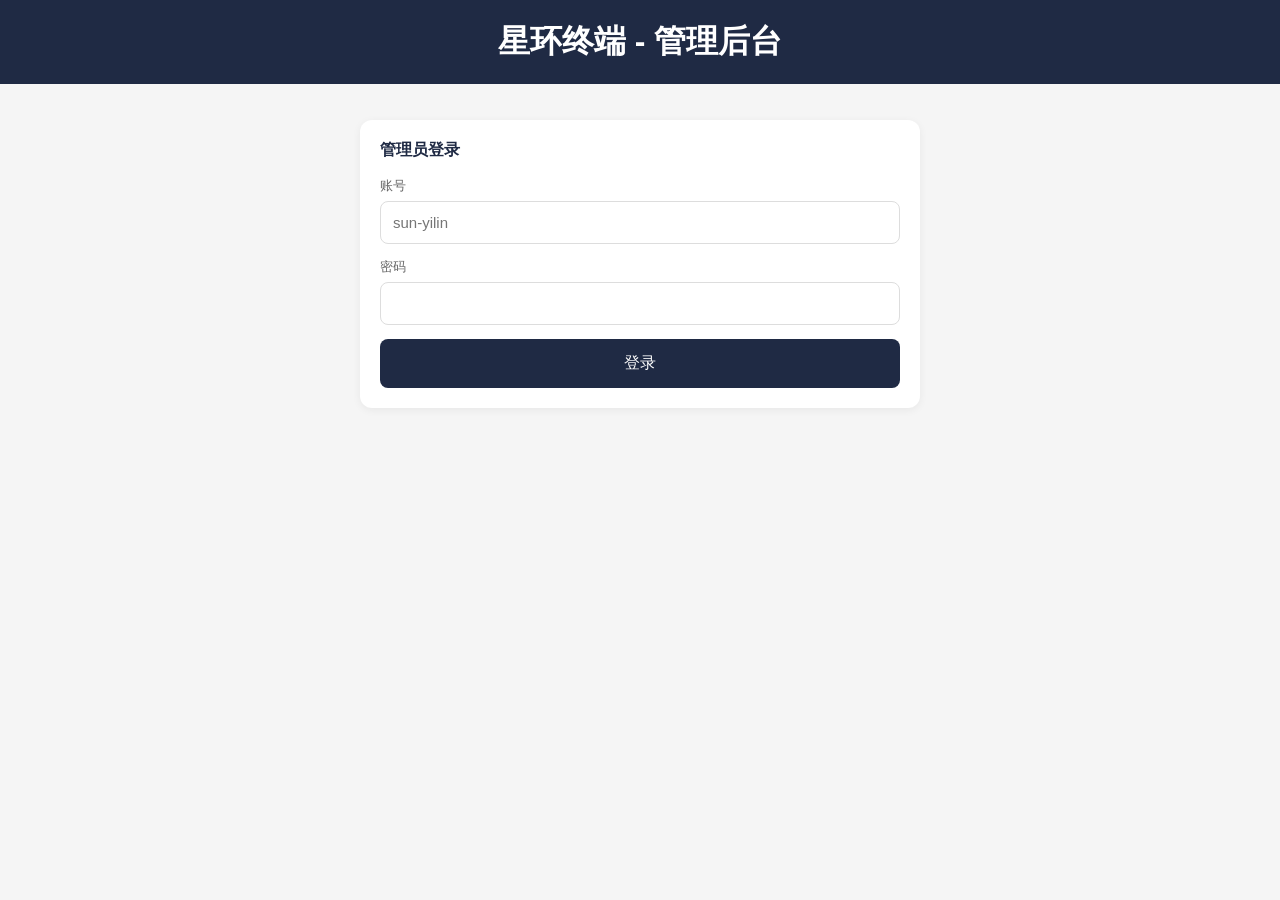
==== admin.html @ b947bff9 "Update admin.html" ====
<!DOCTYPE html>
<html lang="zh-CN">
<head>
  <meta charset="UTF-8">
  <meta name="viewport" content="width=device-width, initial-scale=1.0">
  <title>星环终端 - 管理员</title>
  <style>
    * { margin: 0; padding: 0; box-sizing: border-box; }
    body { font-family: "PingFang SC", "Microsoft YaHei", sans-serif; background: #f5f5f5; }
    .container { max-width: 600px; margin: 0 auto; padding: 20px; }
    .header { background: #1F2A44; color: white; padding: 20px; text-align: center; }
    .card { background: white; border-radius: 12px; padding: 20px; margin-top: 16px; box-shadow: 0 2px 8px rgba(0,0,0,0.06); }
    .card h2 { font-size: 16px; margin-bottom: 16px; color: #1F2A44; }
    .form-group { margin-bottom: 14px; }
    .form-group label { display: block; font-size: 13px; color: #666; margin-bottom: 6px; }
    .form-group input, .form-group select, .form-group textarea {
      width: 100%; padding: 12px; border: 1px solid #ddd; border-radius: 8px; font-size: 15px;
    }
    .btn { width: 100%; padding: 14px; background: #1F2A44; color: white; border: none; border-radius: 8px; font-size: 16px; cursor: pointer; }
    .member-row { display: flex; justify-content: space-between; align-items: center; padding: 12px; border-bottom: 1px solid #eee; }
    .member-name { font-weight: bold; }
    .member-dept { font-size: 12px; color: #666; }
    .hidden { display: none !important; }
  </style>
</head>
<body>
  <div class="header">
    <h1>星环终端 - 管理后台</h1>
  </div>

  <div class="container">
    <div id="loginSection" class="card">
      <h2>管理员登录</h2>
      <div class="form-group">
        <label>账号</label>
        <input type="text" id="username" placeholder="sun-yilin">
      </div>
      <div class="form-group">
        <label>密码</label>
        <input type="password" id="password">
      </div>
      <button class="btn" onclick="login()">登录</button>
    </div>

    <div id="adminSection" style="display:none;">
      <div class="card">
        <h2>分配新 KPI</h2>
        <div class="form-group">
          <label>选择成员</label>
          <select id="taskOwner"></select>
        </div>
        <div class="form-group">
          <label>任务标题</label>
          <input type="text" id="taskTitle" placeholder="例如：完成苏轼 RAG 测试">
        </div>
        <div class="form-group">
          <label>截止时间</label>
          <input type="datetime-local" id="taskDeadline">
        </div>
        <div class="form-group">
          <label>优先级</label>
          <select id="taskPriority">
            <option value="P0">P0 - 必须完成</option>
            <option value="P1">P1 - 尽力完成</option>
          </select>
        </div>
        <div class="form-group">
          <label>详细说明</label>
          <textarea id="taskDesc" rows="3"></textarea>
        </div>
        <button class="btn" onclick="assignTask()">分配任务</button>
      </div>

      <div class="card">
        <h2>团队成员</h2>
        <div id="memberList"></div>
      </div>
    </div>
  </div>

  <script>
    const API = "https://1502956590-0kdly2qr1v.ap-nanjing.tencentscf.com";
    let token = localStorage.getItem("xinghuan_token");

    async function api(action, data) {
      const res = await fetch(API, {
        method: "POST",
        headers: { "Content-Type": "application/json" },
        body: JSON.stringify({ action, data, token })
      });
      return await res.json();
    }

    async function login() {
      const r = await api("login", {
        username: document.getElementById("username").value,
        password: document.getElementById("password").value
      });
      if (r.error) { alert(r.error); return; }
      
      // 关键：立即检查 role，不是 admin 就赶走
      if (r.role !== "admin") { 
        alert("非管理员账号，无权访问后台"); 
        localStorage.removeItem("xinghuan_token");
        window.location.href = "member.html"; // 强制跳回成员页
        return; 
      }
      
      token = r.token;
      localStorage.setItem("xinghuan_token", token);
      showAdmin();
    }

    async function showAdmin() {
      document.getElementById("loginSection").style.display = "none";
      document.getElementById("adminSection").style.display = "block";
      
      const r = await api("list_members", {});
      const select = document.getElementById("taskOwner");
      const list = document.getElementById("memberList");
      
      select.innerHTML = r.members.map(m => `<option value="${m.username}">${m.name} (${m.department})</option>`).join("");
      list.innerHTML = r.members.map(m => `
        <div class="member-row">
          <div>
            <div class="member-name">${m.name}</div>
            <div class="member-dept">${m.department} | ${m.role === "admin" ? "管理员" : "成员"}</div>
          </div>
          <div style="font-size:12px; color:#666;">${m.username}</div>
        </div>
      `).join("");
    }

    async function assignTask() {
      const r = await api("assign_task", {
        title: document.getElementById("taskTitle").value,
        owner: document.getElementById("taskOwner").value,
        deadline: document.getElementById("taskDeadline").value,
        priority: document.getElementById("taskPriority").value,
        description: document.getElementById("taskDesc").value
      });
      if (r.error) { alert(r.error); return; }
      alert("分配成功");
      document.getElementById("taskTitle").value = "";
    }

    // 自动登录检测（已修复：非管理员强制跳转）
    if (token) {
      api("list_members", {}).then(r => {
        if (!r.error) {
          showAdmin();
        } else {
          // 不是管理员或 token 失效，滚回成员页
          localStorage.removeItem("xinghuan_token");
          window.location.href = "member.html";
        }
      });
    }
  </script>
</body>
</html>
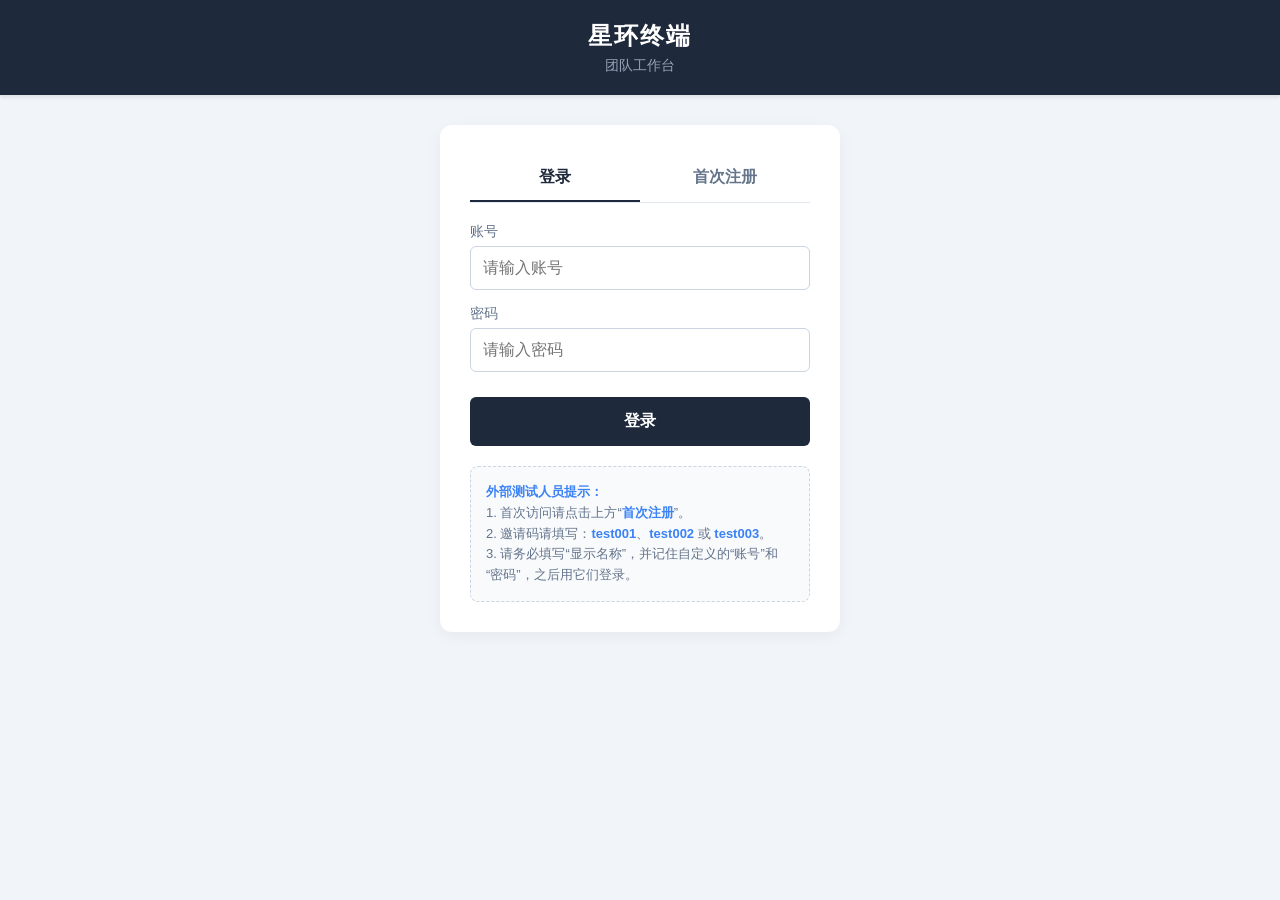
==== commit d8a68ea2: "Update admin.html" ====
--- a/admin.html
+++ b/admin.html
@@ -1,161 +1,589 @@
 <!DOCTYPE html>
 <html lang="zh-CN">
 <head>
-  <meta charset="UTF-8">
-  <meta name="viewport" content="width=device-width, initial-scale=1.0">
-  <title>星环终端 - 管理员</title>
-  <style>
-    * { margin: 0; padding: 0; box-sizing: border-box; }
-    body { font-family: "PingFang SC", "Microsoft YaHei", sans-serif; background: #f5f5f5; }
-    .container { max-width: 600px; margin: 0 auto; padding: 20px; }
-    .header { background: #1F2A44; color: white; padding: 20px; text-align: center; }
-    .card { background: white; border-radius: 12px; padding: 20px; margin-top: 16px; box-shadow: 0 2px 8px rgba(0,0,0,0.06); }
-    .card h2 { font-size: 16px; margin-bottom: 16px; color: #1F2A44; }
-    .form-group { margin-bottom: 14px; }
-    .form-group label { display: block; font-size: 13px; color: #666; margin-bottom: 6px; }
-    .form-group input, .form-group select, .form-group textarea {
-      width: 100%; padding: 12px; border: 1px solid #ddd; border-radius: 8px; font-size: 15px;
-    }
-    .btn { width: 100%; padding: 14px; background: #1F2A44; color: white; border: none; border-radius: 8px; font-size: 16px; cursor: pointer; }
-    .member-row { display: flex; justify-content: space-between; align-items: center; padding: 12px; border-bottom: 1px solid #eee; }
-    .member-name { font-weight: bold; }
-    .member-dept { font-size: 12px; color: #666; }
-    .hidden { display: none !important; }
-  </style>
+    <meta charset="UTF-8">
+    <meta name="viewport" content="width=device-width, initial-scale=1.0">
+    <title>星环终端 - 团队工作台</title>
+    <style>
+        :root {
+            --primary: #1e293b;
+            --bg: #f1f5f9;
+            --card-bg: #ffffff;
+            --text: #334155;
+            --text-light: #64748b;
+            --border: #e2e8f0;
+            --accent: #3b82f6;
+        }
+        * { box-sizing: border-box; margin: 0; padding: 0; }
+        body {
+            font-family: -apple-system, BlinkMacSystemFont, "Segoe UI", Roboto, "Helvetica Neue", Arial, sans-serif;
+            background-color: var(--bg);
+            color: var(--text);
+        }
+        /* 顶部导航 */
+        .header {
+            background-color: var(--primary);
+            color: white;
+            padding: 20px 0;
+            text-align: center;
+            box-shadow: 0 2px 4px rgba(0,0,0,0.1);
+            margin-bottom: 30px;
+        }
+        .header h1 { font-size: 24px; font-weight: bold; letter-spacing: 2px; margin-bottom: 5px; }
+        .header p { font-size: 14px; color: #94a3b8; }
+        .nav-bar {
+            display: flex;
+            justify-content: center;
+            gap: 20px;
+            background: white;
+            padding: 10px;
+            border-bottom: 1px solid var(--border);
+            margin-top: -30px;
+            margin-bottom: 30px;
+            box-shadow: 0 4px 6px rgba(0,0,0,0.05);
+            max-width: 800px;
+            margin-left: auto;
+            margin-right: auto;
+            border-radius: 0 0 8px 8px;
+        }
+        .nav-item {
+            padding: 8px 16px;
+            cursor: pointer;
+            font-weight: 500;
+            color: var(--text-light);
+            border-radius: 4px;
+            transition: all 0.2s;
+        }
+        .nav-item:hover { background: var(--bg); }
+        .nav-item.active { background: var(--primary); color: white; }
+        /* 管理员按钮特殊样式 */
+        .nav-item.admin-btn { color: #ef4444; font-weight: bold; margin-left: 20px; }
+        .nav-item.admin-btn:hover { background: #fee2e2; }
+        
+        .nav-item.logout { color: var(--text-light); margin-left: auto; }
+
+        /* 容器 */
+        .container { max-width: 800px; margin: 0 auto; padding: 0 15px 50px 15px; }
+
+        /* 登录/注册卡片 */
+        .auth-card {
+            background: var(--card-bg);
+            border-radius: 12px;
+            padding: 30px;
+            box-shadow: 0 4px 15px rgba(0,0,0,0.05);
+            max-width: 400px;
+            margin: 0 auto;
+        }
+        .tabs { display: flex; margin-bottom: 20px; border-bottom: 1px solid var(--border); }
+        .tab {
+            flex: 1;
+            text-align: center;
+            padding: 12px;
+            cursor: pointer;
+            color: var(--text-light);
+            font-weight: bold;
+        }
+        .tab.active { color: var(--primary); border-bottom: 2px solid var(--primary); }
+        .form-group { margin-bottom: 15px; }
+        .form-group label { display: block; margin-bottom: 5px; font-size: 14px; color: var(--text-light); }
+        .form-group input {
+            width: 100%;
+            padding: 12px;
+            border: 1px solid #cbd5e1;
+            border-radius: 6px;
+            font-size: 16px;
+            outline: none;
+        }
+        .form-group input:focus { border-color: var(--accent); }
+        .btn {
+            width: 100%;
+            padding: 14px;
+            background: var(--primary);
+            color: white;
+            border: none;
+            border-radius: 6px;
+            font-size: 16px;
+            font-weight: bold;
+            cursor: pointer;
+            margin-top: 10px;
+        }
+        .btn:hover { opacity: 0.9; }
+        .btn-submit { background: var(--accent); }
+        .btn-outline { background: transparent; border: 1px solid var(--border); color: var(--text); margin-top: 10px; }
+        .btn-outline:hover { background: var(--bg); }
+
+        /* 提示框 */
+        .guide-box {
+            margin-top: 20px;
+            padding: 15px;
+            background: #f8fafc;
+            border: 1px dashed #cbd5e1;
+            border-radius: 8px;
+            font-size: 13px;
+            color: var(--text-light);
+            line-height: 1.6;
+        }
+        .guide-box strong { color: var(--accent); }
+
+        /* 任务卡片 */
+        .task-card {
+            background: var(--card-bg);
+            border-radius: 8px;
+            padding: 20px;
+            margin-bottom: 15px;
+            box-shadow: 0 2px 5px rgba(0,0,0,0.05);
+            border-left: 4px solid var(--accent);
+        }
+        .task-header { display: flex; justify-content: space-between; align-items: center; margin-bottom: 10px; }
+        .task-title { font-size: 18px; font-weight: bold; }
+        .task-priority { font-size: 12px; background: #fee2e2; color: #ef4444; padding: 2px 8px; border-radius: 12px; }
+        .task-meta { font-size: 13px; color: var(--text-light); margin-bottom: 15px; }
+        .task-desc { font-size: 14px; margin-bottom: 15px; line-height: 1.5; }
+        .task-status { font-size: 12px; background: #e2e8f0; color: #475569; padding: 4px 8px; border-radius: 4px; }
+        .task-status.submitted { background: #dbeafe; color: #2563eb; }
+        .task-status.approved { background: #dcfce7; color: #16a34a; }
+        .submit-area { display: flex; gap: 10px; margin-top: 10px; }
+        .submit-area input { flex: 1; padding: 8px; border: 1px solid var(--border); border-radius: 4px; }
+
+        /* 团队看板 */
+        .team-member {
+            background: var(--card-bg);
+            border-radius: 8px;
+            padding: 15px;
+            margin-bottom: 15px;
+            box-shadow: 0 2px 5px rgba(0,0,0,0.05);
+        }
+        .progress-bar-container {
+            width: 100%;
+            height: 10px;
+            background: var(--bg);
+            border-radius: 5px;
+            margin-top: 10px;
+            overflow: hidden;
+        }
+        .progress-bar {
+            height: 100%;
+            background: var(--accent);
+            width: 0%;
+            transition: width 0.3s;
+        }
+
+        .hidden { display: none !important; }
+        .error-msg { color: #ef4444; font-size: 14px; margin-top: 10px; text-align: center; word-break: break-all; }
+    </style>
 </head>
 <body>
-  <div class="header">
-    <h1>星环终端 - 管理后台</h1>
-  </div>
-
-  <div class="container">
-    <div id="loginSection" class="card">
-      <h2>管理员登录</h2>
-      <div class="form-group">
-        <label>账号</label>
-        <input type="text" id="username" placeholder="sun-yilin">
-      </div>
-      <div class="form-group">
-        <label>密码</label>
-        <input type="password" id="password">
-      </div>
-      <button class="btn" onclick="login()">登录</button>
+
+    <!-- 顶部 -->
+    <div class="header">
+        <h1>星环终端</h1>
+        <p>团队工作台</p>
     </div>
 
-    <div id="adminSection" style="display:none;">
-      <div class="card">
-        <h2>分配新 KPI</h2>
-        <div class="form-group">
-          <label>选择成员</label>
-          <select id="taskOwner"></select>
+    <!-- 登录/注册视图 -->
+    <div id="authView" class="container">
+        <div class="auth-card">
+            <div class="tabs">
+                <div class="tab active" onclick="switchTab('login')">登录</div>
+                <div class="tab" onclick="switchTab('register')">首次注册</div>
+            </div>
+            
+            <!-- 登录表单 -->
+            <div id="loginForm">
+                <div class="form-group">
+                    <label>账号</label>
+                    <input type="text" id="loginUsername" placeholder="请输入账号" onkeydown="if(event.key==='Enter') handleLogin()">
+                </div>
+                <div class="form-group">
+                    <label>密码</label>
+                    <input type="password" id="loginPassword" placeholder="请输入密码" onkeydown="if(event.key==='Enter') handleLogin()">
+                </div>
+                <button class="btn" onclick="handleLogin()">登录</button>
+                <div id="loginError" class="error-msg"></div>
+            </div>
+
+            <!-- 注册表单 -->
+            <div id="registerForm" class="hidden">
+                <div class="form-group">
+                    <label>邀请码</label>
+                    <input type="text" id="regInviteCode" placeholder="如 xh001 或 test001">
+                </div>
+                <div class="form-group">
+                    <label>显示名称</label>
+                    <input type="text" id="regDisplayName" placeholder="你的名字（外部测试必填）">
+                </div>
+                <div class="form-group">
+                    <label>账号</label>
+                    <input type="text" id="regUsername" placeholder="自定义登录账号（英文/数字）">
+                </div>
+                <div class="form-group">
+                    <label>密码</label>
+                    <input type="password" id="regPassword" placeholder="设置密码">
+                </div>
+                <button class="btn" onclick="handleRegister()">注册并登录</button>
+                <button class="btn btn-outline" onclick="autoFillTestAccount()">一键生成外部测试账号</button>
+                <div id="regError" class="error-msg"></div>
+            </div>
+
+            <!-- 外部测试说明 -->
+            <div class="guide-box">
+                <strong>外部测试人员提示：</strong><br>
+                1. 首次访问请点击上方“<strong>首次注册</strong>”。<br>
+                2. 邀请码请填写：<strong>test001</strong>、<strong>test002</strong> 或 <strong>test003</strong>。<br>
+                3. 请务必填写“显示名称”，并记住自定义的“账号”和“密码”，之后用它们登录。
+            </div>
         </div>
-        <div class="form-group">
-          <label>任务标题</label>
-          <input type="text" id="taskTitle" placeholder="例如：完成苏轼 RAG 测试">
+    </div>
+
+    <!-- 主工作台视图 -->
+    <div id="mainView" class="hidden">
+        <div class="nav-bar">
+            <div class="nav-item active" id="navTasks" onclick="switchMainTab('tasks')">我的 KPI</div>
+            <div class="nav-item" id="navTeam" onclick="switchMainTab('team')">团队进度</div>
+            
+            <!-- 管理员专属入口，默认隐藏 -->
+            <div class="nav-item admin-btn hidden" id="navAdmin" onclick="location.href='admin.html'">进入管理后台 →</div>
+            
+            <div class="nav-item logout" onclick="handleLogout()">退出登录</div>
         </div>
-        <div class="form-group">
-          <label>截止时间</label>
-          <input type="datetime-local" id="taskDeadline">
+
+        <div class="container">
+            <!-- 我的任务面板 -->
+            <div id="panelTasks">
+                <h3 style="margin-bottom: 15px; color: var(--primary);">我的任务列表</h3>
+                <div id="taskList"></div>
+            </div>
+
+            <!-- 团队进度面板 -->
+            <div id="panelTeam" class="hidden">
+                <h3 style="margin-bottom: 15px; color: var(--primary);">团队 KPI 看板</h3>
+                <div id="teamList"></div>
+            </div>
         </div>
-        <div class="form-group">
-          <label>优先级</label>
-          <select id="taskPriority">
-            <option value="P0">P0 - 必须完成</option>
-            <option value="P1">P1 - 尽力完成</option>
-          </select>
-        </div>
-        <div class="form-group">
-          <label>详细说明</label>
-          <textarea id="taskDesc" rows="3"></textarea>
-        </div>
-        <button class="btn" onclick="assignTask()">分配任务</button>
-      </div>
-
-      <div class="card">
-        <h2>团队成员</h2>
-        <div id="memberList"></div>
-      </div>
     </div>
-  </div>
-
-  <script>
-    const API = "https://1502956590-0kdly2qr1v.ap-nanjing.tencentscf.com";
-    let token = localStorage.getItem("xinghuan_token");
-
-    async function api(action, data) {
-      const res = await fetch(API, {
-        method: "POST",
-        headers: { "Content-Type": "application/json" },
-        body: JSON.stringify({ action, data, token })
-      });
-      return await res.json();
-    }
-
-    async function login() {
-      const r = await api("login", {
-        username: document.getElementById("username").value,
-        password: document.getElementById("password").value
-      });
-      if (r.error) { alert(r.error); return; }
-      
-      // 关键：立即检查 role，不是 admin 就赶走
-      if (r.role !== "admin") { 
-        alert("非管理员账号，无权访问后台"); 
-        localStorage.removeItem("xinghuan_token");
-        window.location.href = "member.html"; // 强制跳回成员页
-        return; 
-      }
-      
-      token = r.token;
-      localStorage.setItem("xinghuan_token", token);
-      showAdmin();
-    }
-
-    async function showAdmin() {
-      document.getElementById("loginSection").style.display = "none";
-      document.getElementById("adminSection").style.display = "block";
-      
-      const r = await api("list_members", {});
-      const select = document.getElementById("taskOwner");
-      const list = document.getElementById("memberList");
-      
-      select.innerHTML = r.members.map(m => `<option value="${m.username}">${m.name} (${m.department})</option>`).join("");
-      list.innerHTML = r.members.map(m => `
-        <div class="member-row">
-          <div>
-            <div class="member-name">${m.name}</div>
-            <div class="member-dept">${m.department} | ${m.role === "admin" ? "管理员" : "成员"}</div>
-          </div>
-          <div style="font-size:12px; color:#666;">${m.username}</div>
-        </div>
-      `).join("");
-    }
-
-    async function assignTask() {
-      const r = await api("assign_task", {
-        title: document.getElementById("taskTitle").value,
-        owner: document.getElementById("taskOwner").value,
-        deadline: document.getElementById("taskDeadline").value,
-        priority: document.getElementById("taskPriority").value,
-        description: document.getElementById("taskDesc").value
-      });
-      if (r.error) { alert(r.error); return; }
-      alert("分配成功");
-      document.getElementById("taskTitle").value = "";
-    }
-
-    // 自动登录检测（已修复：非管理员强制跳转）
-    if (token) {
-      api("list_members", {}).then(r => {
-        if (!r.error) {
-          showAdmin();
-        } else {
-          // 不是管理员或 token 失效，滚回成员页
-          localStorage.removeItem("xinghuan_token");
-          window.location.href = "member.html";
-        }
-      });
-    }
-  </script>
+
+    <script>
+        // ==========================================
+        // ⚠️ 配置区：已填入你的真实地址
+        // ==========================================
+        const TEAM_API = "https://1502956590-0kdly2qr1v.ap-nanjing.tencentscf.com"; 
+
+        // 全局状态
+        let currentUser = null;
+        let currentToken = null;
+
+        // 初始化
+        window.onload = () => {
+            const savedToken = localStorage.getItem('xh_token');
+            const savedUser = localStorage.getItem('xh_user');
+            if (savedToken && savedUser) {
+                try {
+                    currentToken = savedToken;
+                    currentUser = JSON.parse(savedUser);
+                    if (currentUser && currentUser.username) {
+                        showMainView();
+                    } else {
+                        handleLogout();
+                    }
+                } catch(e) {
+                    handleLogout();
+                }
+            }
+        };
+
+        // 统一请求封装
+        async function apiCall(action, dataParams, useToken = true) {
+            try {
+                const body = { action };
+                if (useToken && currentToken) body.token = currentToken;
+                if (dataParams) body.data = dataParams;
+
+                const res = await fetch(TEAM_API, {
+                    method: 'POST',
+                    headers: { 'Content-Type': 'application/json' },
+                    body: JSON.stringify(body)
+                });
+                
+                const result = await res.json();
+                
+                if (!res.ok) {
+                    throw new Error(result.error || result.message || `HTTP错误: ${res.status}`);
+                }
+                if (result.error) {
+                    throw new Error(result.error);
+                }
+                return result;
+            } catch (err) {
+                console.error(`API [${action}] 出错:`, err);
+                throw err;
+            }
+        }
+
+        // 切换登录/注册 Tab
+        function switchTab(tab) {
+            document.querySelectorAll('.tab').forEach(t => t.classList.remove('active'));
+            event.target.classList.add('active');
+            if (tab === 'login') {
+                document.getElementById('loginForm').classList.remove('hidden');
+                document.getElementById('registerForm').classList.add('hidden');
+            } else {
+                document.getElementById('loginForm').classList.add('hidden');
+                document.getElementById('registerForm').classList.remove('hidden');
+            }
+            document.getElementById('loginError').innerText = '';
+            document.getElementById('regError').innerText = '';
+        }
+
+        // 一键生成测试账号
+        function autoFillTestAccount() {
+            const randomId = Math.floor(Math.random() * 90000) + 10000;
+            document.getElementById('regInviteCode').value = "test001";
+            document.getElementById('regDisplayName').value = "外部测试_" + randomId;
+            document.getElementById('regUsername').value = "test_" + randomId;
+            document.getElementById('regPassword').value = "123456";
+            document.getElementById('regError').innerText = "已自动填入，请点击下方【注册并登录】";
+            document.getElementById('regError').style.color = "var(--accent)";
+        }
+
+        // 登录
+        async function handleLogin() {
+            const btn = event.target;
+            const errDiv = document.getElementById('loginError');
+            const usernameInput = document.getElementById('loginUsername').value.trim();
+            const password = document.getElementById('loginPassword').value.trim();
+            
+            if (!usernameInput || !password) {
+                errDiv.innerText = "请输入账号和密码";
+                return;
+            }
+
+            btn.innerText = "登录中...";
+            btn.disabled = true;
+            errDiv.innerText = "";
+
+            try {
+                const resData = await apiCall('login', { username: usernameInput, password: password }, false);
+                
+                if (!resData.token) {
+                    throw new Error("登录成功，但后端未返回 token");
+                }
+
+                currentToken = resData.token;
+                currentUser = { 
+                    username: usernameInput, 
+                    name: resData.name || usernameInput, 
+                    role: resData.role || 'member' 
+                };
+                
+                localStorage.setItem('xh_token', currentToken);
+                localStorage.setItem('xh_user', JSON.stringify(currentUser));
+                showMainView();
+            } catch (err) {
+                if (err.message.includes("账号或密码错误")) {
+                    errDiv.innerHTML = "账号或密码错误。<br><span style='color:#64748b; font-size:12px;'>如果是首次使用，请点击上方【首次注册】。</span>";
+                } else {
+                    errDiv.innerText = err.message;
+                }
+            } finally {
+                btn.innerText = "登录";
+                btn.disabled = false;
+            }
+        }
+
+        // 注册
+        async function handleRegister() {
+            const btn = event.target;
+            const errDiv = document.getElementById('regError');
+            const invite_code = document.getElementById('regInviteCode').value.trim();
+            const display_name = document.getElementById('regDisplayName').value.trim();
+            const usernameInput = document.getElementById('regUsername').value.trim();
+            const password = document.getElementById('regPassword').value.trim();
+
+            if (!invite_code || !usernameInput || !password) {
+                errDiv.innerText = "请填写邀请码、账号和密码";
+                return;
+            }
+
+            if (invite_code.startsWith("test") && !display_name) {
+                errDiv.innerText = "外部测试人员请填写【显示名称】";
+                return;
+            }
+
+            btn.innerText = "注册中...";
+            btn.disabled = true;
+            errDiv.innerText = "";
+            errDiv.style.color = "#ef4444";
+
+            try {
+                const resData = await apiCall('register', { 
+                    invite_code, 
+                    display_name, 
+                    username: usernameInput, 
+                    password 
+                }, false);
+                
+                if (!resData.token) {
+                    throw new Error("注册成功，但后端未返回 token");
+                }
+
+                currentToken = resData.token;
+                currentUser = { 
+                    username: usernameInput, 
+                    name: resData.name || display_name || usernameInput, 
+                    role: resData.role || 'member' 
+                };
+                
+                localStorage.setItem('xh_token', currentToken);
+                localStorage.setItem('xh_user', JSON.stringify(currentUser));
+                showMainView();
+            } catch (err) {
+                errDiv.innerText = err.message;
+            } finally {
+                btn.innerText = "注册并登录";
+                btn.disabled = false;
+            }
+        }
+
+        // 退出登录
+        function handleLogout() {
+            localStorage.removeItem('xh_token');
+            localStorage.removeItem('xh_user');
+            currentToken = null;
+            currentUser = null;
+            document.getElementById('mainView').classList.add('hidden');
+            document.getElementById('authView').classList.remove('hidden');
+            document.getElementById('loginPassword').value = '';
+            document.getElementById('loginError').innerText = '';
+        }
+
+        // 显示主界面
+        function showMainView() {
+            document.getElementById('authView').classList.add('hidden');
+            document.getElementById('mainView').classList.remove('hidden');
+            
+            // 判断是否是管理员，是的话显示管理后台按钮
+            if (currentUser && currentUser.role === 'admin') {
+                document.getElementById('navAdmin').classList.remove('hidden');
+            } else {
+                document.getElementById('navAdmin').classList.add('hidden');
+            }
+
+            switchMainTab('tasks');
+        }
+
+        // 切换主面板
+        function switchMainTab(tab) {
+            document.getElementById('panelTasks').classList.add('hidden');
+            document.getElementById('panelTeam').classList.add('hidden');
+            document.getElementById('navTasks').classList.remove('active');
+            document.getElementById('navTeam').classList.remove('active');
+
+            if (tab === 'tasks') {
+                document.getElementById('panelTasks').classList.remove('hidden');
+                document.getElementById('navTasks').classList.add('active');
+                loadMyTasks();
+            } else {
+                document.getElementById('panelTeam').classList.remove('hidden');
+                document.getElementById('navTeam').classList.add('active');
+                loadTeamProgress();
+            }
+        }
+
+        // 格式化日期
+        function formatDate(dateStr) {
+            if (!dateStr) return "无期限";
+            const d = new Date(dateStr);
+            if (isNaN(d.getTime())) return "无效日期";
+            return `${d.getFullYear()}-${String(d.getMonth()+1).padStart(2,'0')}-${String(d.getDate()).padStart(2,'0')} ${String(d.getHours()).padStart(2,'0')}:${String(d.getMinutes()).padStart(2,'0')}`;
+        }
+
+        // 加载我的任务
+        async function loadMyTasks() {
+            const list = document.getElementById('taskList');
+            list.innerHTML = '<p style="text-align:center; color:var(--text-light);">加载中...</p>';
+            try {
+                const data = await apiCall('my_tasks', null, true);
+                const tasks = data.tasks || [];
+                if (tasks.length === 0) {
+                    list.innerHTML = '<p style="text-align:center; color:var(--text-light);">暂无任务</p>';
+                    return;
+                }
+                
+                list.innerHTML = tasks.map(task => `
+                    <div class="task-card">
+                        <div class="task-header">
+                            <span class="task-title">${task.title}</span>
+                            <span class="task-priority">${task.priority || '普通'}</span>
+                        </div>
+                        <div class="task-meta">截止时间: ${formatDate(task.deadline)} | 状态: <span class="task-status ${task.status}">${task.status === 'pending' ? '待处理' : task.status === 'submitted' ? '已提交' : '已通过'}</span></div>
+                        <div class="task-desc">${task.description || '无详细说明'}</div>
+                        ${task.status === 'pending' ? `
+                            <div class="submit-area">
+                                <input type="text" id="sub_${task.id}" placeholder="输入你的成果/链接...">
+                                <button class="btn btn-submit" style="width: auto; padding: 8px 15px; margin:0;" onclick="submitTask('${task.id}')">提交</button>
+                            </div>
+                        ` : ''}
+                    </div>
+                `).join('');
+            } catch (err) {
+                list.innerHTML = `<p class="error-msg">加载失败: ${err.message}</p>`;
+            }
+        }
+
+        // 提交任务
+        async function submitTask(taskId) {
+            const input = document.getElementById(`sub_${taskId}`);
+            const content = input.value.trim();
+            if (!content) {
+                alert("请先填写成果内容");
+                return;
+            }
+            input.disabled = true;
+            try {
+                await apiCall('submit_task', { task_id: taskId, content: content }, true);
+                alert("提交成功！");
+                loadMyTasks();
+            } catch (err) {
+                alert("提交失败: " + err.message);
+                input.disabled = false;
+            }
+        }
+
+        // 加载团队进度
+        async function loadTeamProgress() {
+            const list = document.getElementById('teamList');
+            list.innerHTML = '<p style="text-align:center; color:var(--text-light);">加载中...</p>';
+            try {
+                const data = await apiCall('team_progress', null, true);
+                const members = data.members || [];
+                
+                if (members.length === 0) {
+                    list.innerHTML = '<p style="text-align:center; color:var(--text-light);">暂无团队数据</p>';
+                    return;
+                }
+
+                list.innerHTML = members.map(m => {
+                    const tasks = m.tasks || [];
+                    const total = tasks.length;
+                    const done = tasks.filter(t => t.status === 'approved').length;
+                    const percent = total === 0 ? 0 : Math.round((done / total) * 100);
+                    
+                    return `
+                        <div class="team-member">
+                            <div style="display:flex; justify-content:space-between; font-weight:bold;">
+                                <span>${m.name || m.username} <span style="font-size:12px;font-weight:normal;color:var(--text-light);">(${m.department})</span></span>
+                                <span style="color:var(--text-light); font-size:14px;">${done}/${total} (${percent}%)</span>
+                            </div>
+                            <div class="progress-bar-container">
+                                <div class="progress-bar" style="width: ${percent}%; background: ${percent === 100 && total > 0 ? '#16a34a' : 'var(--accent)'};"></div>
+                            </div>
+                        </div>
+                    `;
+                }).join('');
+            } catch (err) {
+                list.innerHTML = `<p class="error-msg">加载失败: ${err.message}</p>`;
+            }
+        }
+    </script>
 </body>
 </html>
